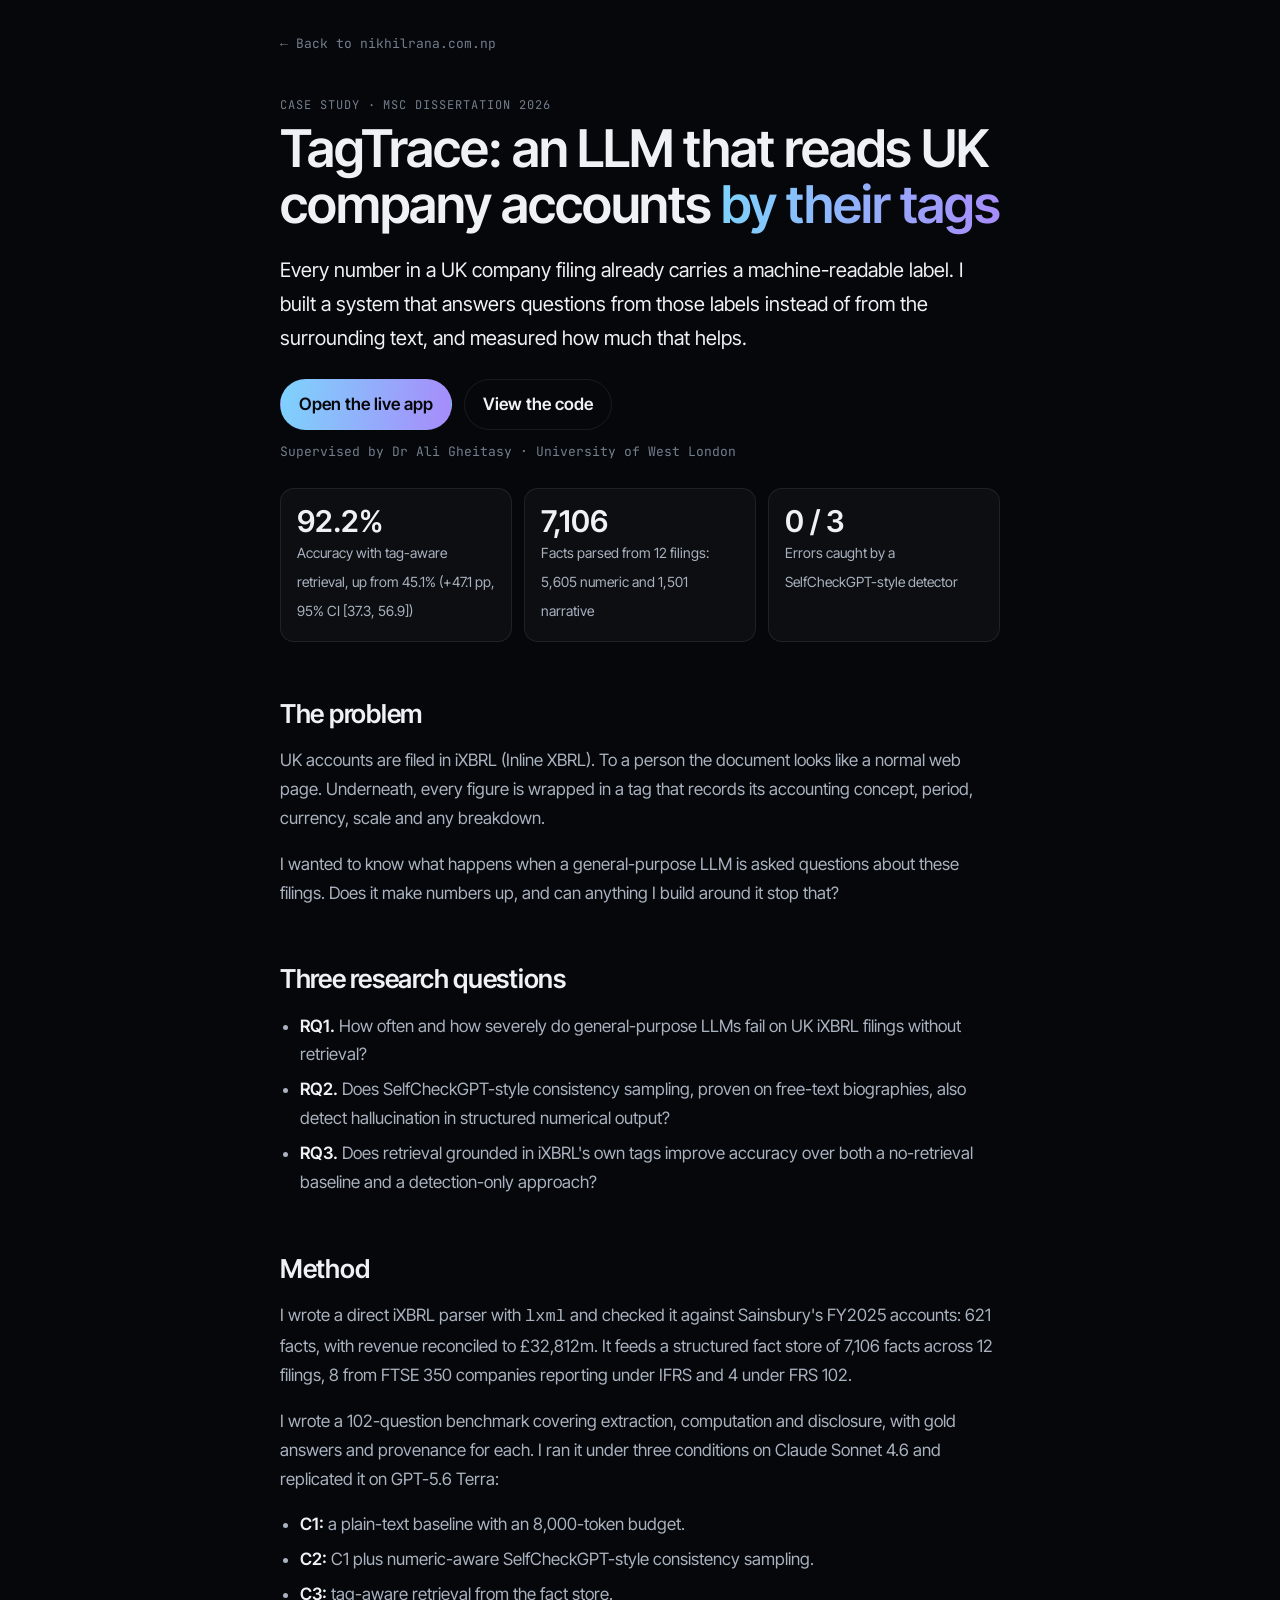
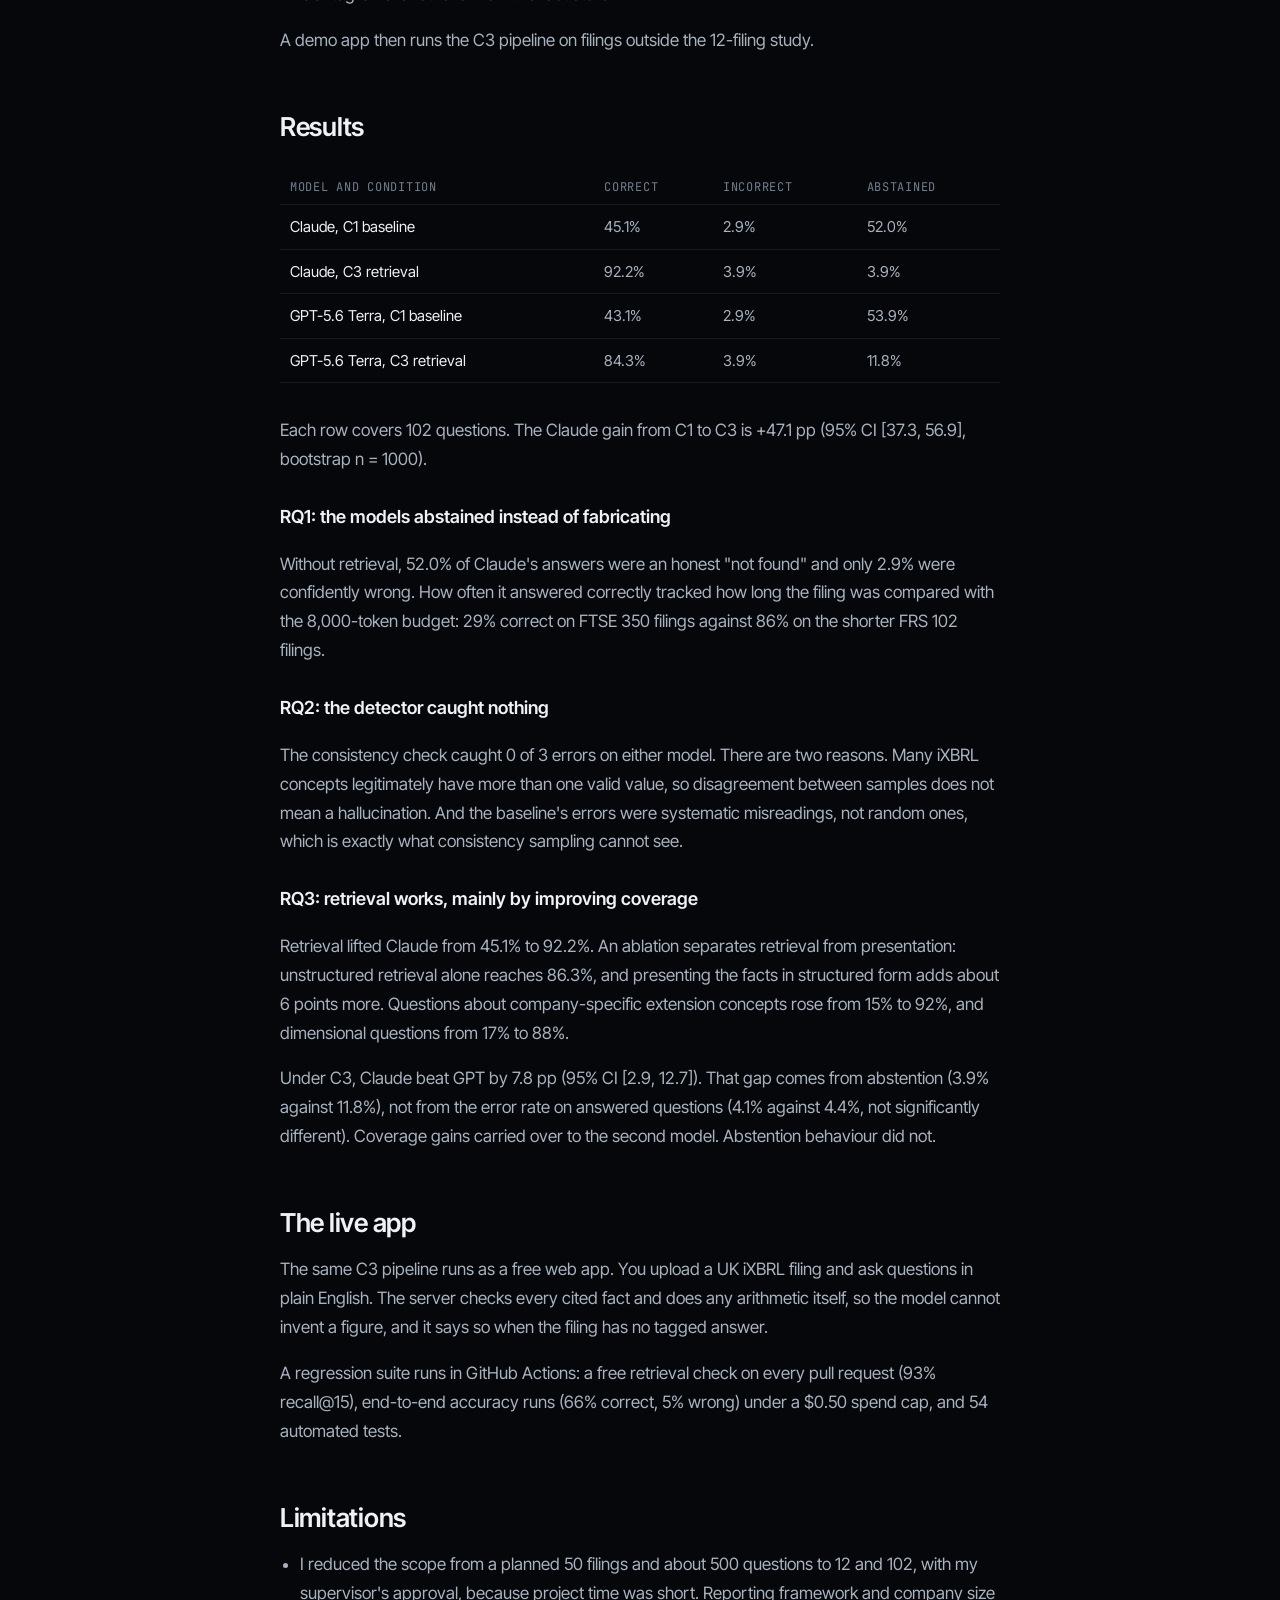
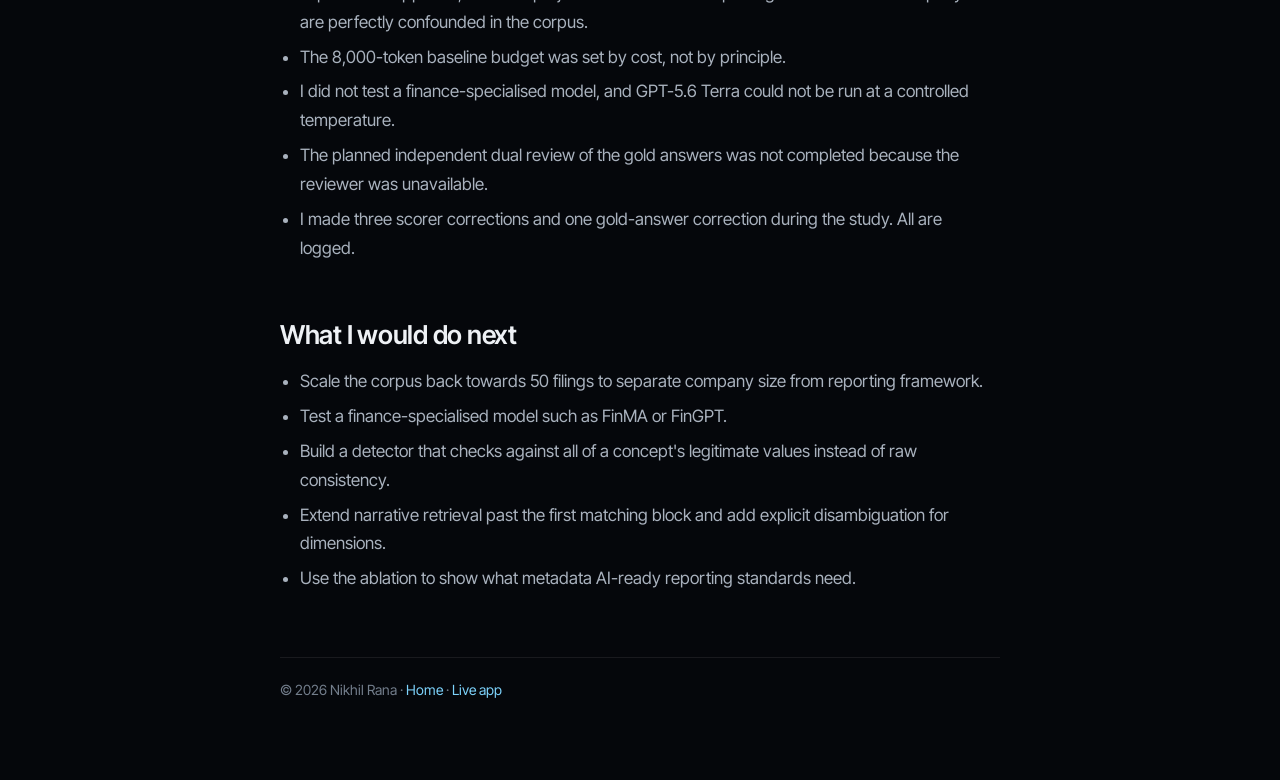
==== tagtrace/index.html @ a93d950e "Add TagTrace case study page, link-preview image and README structure notes Co-Authored-By: Claude S" ====
<!DOCTYPE html>
<html lang="en-GB">
<head>
<meta charset="UTF-8">
<meta name="viewport" content="width=device-width, initial-scale=1">
<title>TagTrace case study | Nikhil Rana</title>
<meta name="description" content="How tag-aware retrieval lifted LLM accuracy on UK company filings from 45.1% to 92.2%: research questions, method, results and limitations of Nikhil Rana's MSc dissertation.">
<meta name="author" content="Nikhil Rana">
<link rel="canonical" href="https://nikhilrana.com.np/tagtrace/">
<meta property="og:type" content="article">
<meta property="og:title" content="TagTrace: reading UK company accounts by their tags">
<meta property="og:description" content="LLM accuracy on UK iXBRL filings rose from 45.1% to 92.2% with tag-aware retrieval. Method, results and limitations.">
<meta property="og:url" content="https://nikhilrana.com.np/tagtrace/">
<meta property="og:image" content="https://nikhilrana.com.np/images/og-tagtrace.png">
<meta name="twitter:card" content="summary_large_image">
<meta name="theme-color" content="#05070b">
<link rel="preload" href="../assets/fonts/inter-tight-latin-600-normal.woff2" as="font" type="font/woff2" crossorigin>
<style>
@font-face{font-family:"Inter Tight";font-weight:400;font-display:swap;src:url(../assets/fonts/inter-tight-latin-400-normal.woff2) format("woff2")}
@font-face{font-family:"Inter Tight";font-weight:500;font-display:swap;src:url(../assets/fonts/inter-tight-latin-500-normal.woff2) format("woff2")}
@font-face{font-family:"Inter Tight";font-weight:600 700;font-display:swap;src:url(../assets/fonts/inter-tight-latin-600-normal.woff2) format("woff2")}
@font-face{font-family:"JetBrains Mono";font-weight:400;font-display:swap;src:url(../assets/fonts/jetbrains-mono-latin-400-normal.woff2) format("woff2")}
:root{
  --bg:#05070b; --panel:rgba(255,255,255,.03); --line:rgba(255,255,255,.08);
  --ink:#eef1f5; --ink-2:#a9b2be; --ink-3:#737e8c; --a1:#7dd3fc; --a2:#a78bfa;
  --grad:linear-gradient(100deg,var(--a1),var(--a2));
  --display:"Inter Tight",Inter,system-ui,-apple-system,"Segoe UI",sans-serif;
  --mono:"JetBrains Mono",ui-monospace,SFMono-Regular,Menlo,monospace;
}
*,*::before,*::after{box-sizing:border-box}
html{-webkit-text-size-adjust:100%}
body{margin:0;background:var(--bg);color:var(--ink);font:17px/1.7 var(--display);-webkit-font-smoothing:antialiased}
a{color:var(--a1);text-decoration:none}
a:hover{text-decoration:underline}
.wrap{max-width:760px;margin:0 auto;padding:28px 20px 80px}
.back{font:400 13px var(--mono);color:var(--ink-3)}
.kicker{font:400 12px var(--mono);letter-spacing:.08em;text-transform:uppercase;color:var(--ink-3);margin:40px 0 8px}
h1{font-size:clamp(32px,6vw,52px);line-height:1.08;margin:0 0 18px;letter-spacing:-.02em}
h1 span{background:var(--grad);-webkit-background-clip:text;background-clip:text;color:transparent}
h2{font-size:26px;line-height:1.2;margin:56px 0 12px;letter-spacing:-.01em}
h3{font-size:18px;margin:28px 0 6px}
p,li{color:var(--ink-2)}
strong{color:var(--ink)}
.lede{font-size:20px;color:var(--ink)}
.cta{display:flex;gap:12px;flex-wrap:wrap;margin:24px 0 8px}
.btn{display:inline-block;padding:10px 18px;border-radius:999px;border:1px solid var(--line);font-weight:600;color:var(--ink)}
.btn.solid{background:var(--grad);color:#05070b;border-color:transparent}
.btn:hover{text-decoration:none;border-color:var(--a1)}
.stats{display:grid;grid-template-columns:repeat(auto-fit,minmax(200px,1fr));gap:12px;margin:28px 0}
.stat{background:var(--panel);border:1px solid var(--line);border-radius:14px;padding:16px}
.stat b{display:block;font-size:30px;line-height:1.1;color:var(--ink)}
.stat span{font-size:14px;color:var(--ink-2)}
table{width:100%;border-collapse:collapse;margin:16px 0;font-size:15px}
th,td{text-align:left;padding:9px 10px;border-bottom:1px solid var(--line)}
th{font:400 12px var(--mono);color:var(--ink-3);text-transform:uppercase;letter-spacing:.06em}
td{color:var(--ink-2)}
td:first-child{color:var(--ink)}
.tablewrap{overflow-x:auto}
ul{padding-left:20px}
li{margin:6px 0}
footer{margin-top:64px;padding-top:20px;border-top:1px solid var(--line);font-size:14px;color:var(--ink-3)}
</style>
</head>
<body>
<main class="wrap">
<a class="back" href="/#research">← Back to nikhilrana.com.np</a>

<div class="kicker">Case study · MSc dissertation 2026</div>
<h1>TagTrace: an LLM that reads UK company accounts <span>by their tags</span></h1>
<p class="lede">Every number in a UK company filing already carries a machine-readable label. I built a system that answers questions from those labels instead of from the surrounding text, and measured how much that helps.</p>
<div class="cta">
  <a class="btn solid" href="https://ixbrl.nikhilrana.com.np/" target="_blank" rel="noopener">Open the live app</a>
  <a class="btn" href="https://github.com/NikhilRana2076/ixbrl-qa-demo" target="_blank" rel="noopener">View the code</a>
</div>
<p class="back">Supervised by Dr Ali Gheitasy · University of West London</p>

<div class="stats">
  <div class="stat"><b>92.2%</b><span>Accuracy with tag-aware retrieval, up from 45.1% (+47.1 pp, 95% CI [37.3, 56.9])</span></div>
  <div class="stat"><b>7,106</b><span>Facts parsed from 12 filings: 5,605 numeric and 1,501 narrative</span></div>
  <div class="stat"><b>0 / 3</b><span>Errors caught by a SelfCheckGPT-style detector</span></div>
</div>

<h2>The problem</h2>
<p>UK accounts are filed in iXBRL (Inline XBRL). To a person the document looks like a normal web page. Underneath, every figure is wrapped in a tag that records its accounting concept, period, currency, scale and any breakdown.</p>
<p>I wanted to know what happens when a general-purpose LLM is asked questions about these filings. Does it make numbers up, and can anything I build around it stop that?</p>

<h2>Three research questions</h2>
<ul>
  <li><strong>RQ1.</strong> How often and how severely do general-purpose LLMs fail on UK iXBRL filings without retrieval?</li>
  <li><strong>RQ2.</strong> Does SelfCheckGPT-style consistency sampling, proven on free-text biographies, also detect hallucination in structured numerical output?</li>
  <li><strong>RQ3.</strong> Does retrieval grounded in iXBRL's own tags improve accuracy over both a no-retrieval baseline and a detection-only approach?</li>
</ul>

<h2>Method</h2>
<p>I wrote a direct iXBRL parser with <code>lxml</code> and checked it against Sainsbury's FY2025 accounts: 621 facts, with revenue reconciled to £32,812m. It feeds a structured fact store of 7,106 facts across 12 filings, 8 from FTSE 350 companies reporting under IFRS and 4 under FRS 102.</p>
<p>I wrote a 102-question benchmark covering extraction, computation and disclosure, with gold answers and provenance for each. I ran it under three conditions on Claude Sonnet 4.6 and replicated it on GPT-5.6 Terra:</p>
<ul>
  <li><strong>C1:</strong> a plain-text baseline with an 8,000-token budget.</li>
  <li><strong>C2:</strong> C1 plus numeric-aware SelfCheckGPT-style consistency sampling.</li>
  <li><strong>C3:</strong> tag-aware retrieval from the fact store.</li>
</ul>
<p>A demo app then runs the C3 pipeline on filings outside the 12-filing study.</p>

<h2>Results</h2>
<div class="tablewrap">
<table>
  <tr><th>Model and condition</th><th>Correct</th><th>Incorrect</th><th>Abstained</th></tr>
  <tr><td>Claude, C1 baseline</td><td>45.1%</td><td>2.9%</td><td>52.0%</td></tr>
  <tr><td>Claude, C3 retrieval</td><td>92.2%</td><td>3.9%</td><td>3.9%</td></tr>
  <tr><td>GPT-5.6 Terra, C1 baseline</td><td>43.1%</td><td>2.9%</td><td>53.9%</td></tr>
  <tr><td>GPT-5.6 Terra, C3 retrieval</td><td>84.3%</td><td>3.9%</td><td>11.8%</td></tr>
</table>
</div>
<p>Each row covers 102 questions. The Claude gain from C1 to C3 is +47.1 pp (95% CI [37.3, 56.9], bootstrap n = 1000).</p>

<h3>RQ1: the models abstained instead of fabricating</h3>
<p>Without retrieval, 52.0% of Claude's answers were an honest "not found" and only 2.9% were confidently wrong. How often it answered correctly tracked how long the filing was compared with the 8,000-token budget: 29% correct on FTSE 350 filings against 86% on the shorter FRS 102 filings.</p>

<h3>RQ2: the detector caught nothing</h3>
<p>The consistency check caught 0 of 3 errors on either model. There are two reasons. Many iXBRL concepts legitimately have more than one valid value, so disagreement between samples does not mean a hallucination. And the baseline's errors were systematic misreadings, not random ones, which is exactly what consistency sampling cannot see.</p>

<h3>RQ3: retrieval works, mainly by improving coverage</h3>
<p>Retrieval lifted Claude from 45.1% to 92.2%. An ablation separates retrieval from presentation: unstructured retrieval alone reaches 86.3%, and presenting the facts in structured form adds about 6 points more. Questions about company-specific extension concepts rose from 15% to 92%, and dimensional questions from 17% to 88%.</p>
<p>Under C3, Claude beat GPT by 7.8 pp (95% CI [2.9, 12.7]). That gap comes from abstention (3.9% against 11.8%), not from the error rate on answered questions (4.1% against 4.4%, not significantly different). Coverage gains carried over to the second model. Abstention behaviour did not.</p>

<h2>The live app</h2>
<p>The same C3 pipeline runs as a free web app. You upload a UK iXBRL filing and ask questions in plain English. The server checks every cited fact and does any arithmetic itself, so the model cannot invent a figure, and it says so when the filing has no tagged answer.</p>
<p>A regression suite runs in GitHub Actions: a free retrieval check on every pull request (93% recall@15), end-to-end accuracy runs (66% correct, 5% wrong) under a $0.50 spend cap, and 54 automated tests.</p>

<h2>Limitations</h2>
<ul>
  <li>I reduced the scope from a planned 50 filings and about 500 questions to 12 and 102, with my supervisor's approval, because project time was short. Reporting framework and company size are perfectly confounded in the corpus.</li>
  <li>The 8,000-token baseline budget was set by cost, not by principle.</li>
  <li>I did not test a finance-specialised model, and GPT-5.6 Terra could not be run at a controlled temperature.</li>
  <li>The planned independent dual review of the gold answers was not completed because the reviewer was unavailable.</li>
  <li>I made three scorer corrections and one gold-answer correction during the study. All are logged.</li>
</ul>

<h2>What I would do next</h2>
<ul>
  <li>Scale the corpus back towards 50 filings to separate company size from reporting framework.</li>
  <li>Test a finance-specialised model such as FinMA or FinGPT.</li>
  <li>Build a detector that checks against all of a concept's legitimate values instead of raw consistency.</li>
  <li>Extend narrative retrieval past the first matching block and add explicit disambiguation for dimensions.</li>
  <li>Use the ablation to show what metadata AI-ready reporting standards need.</li>
</ul>

<footer>© 2026 Nikhil Rana · <a href="/">Home</a> · <a href="https://ixbrl.nikhilrana.com.np/" target="_blank" rel="noopener">Live app</a></footer>
</main>
</body>
</html>
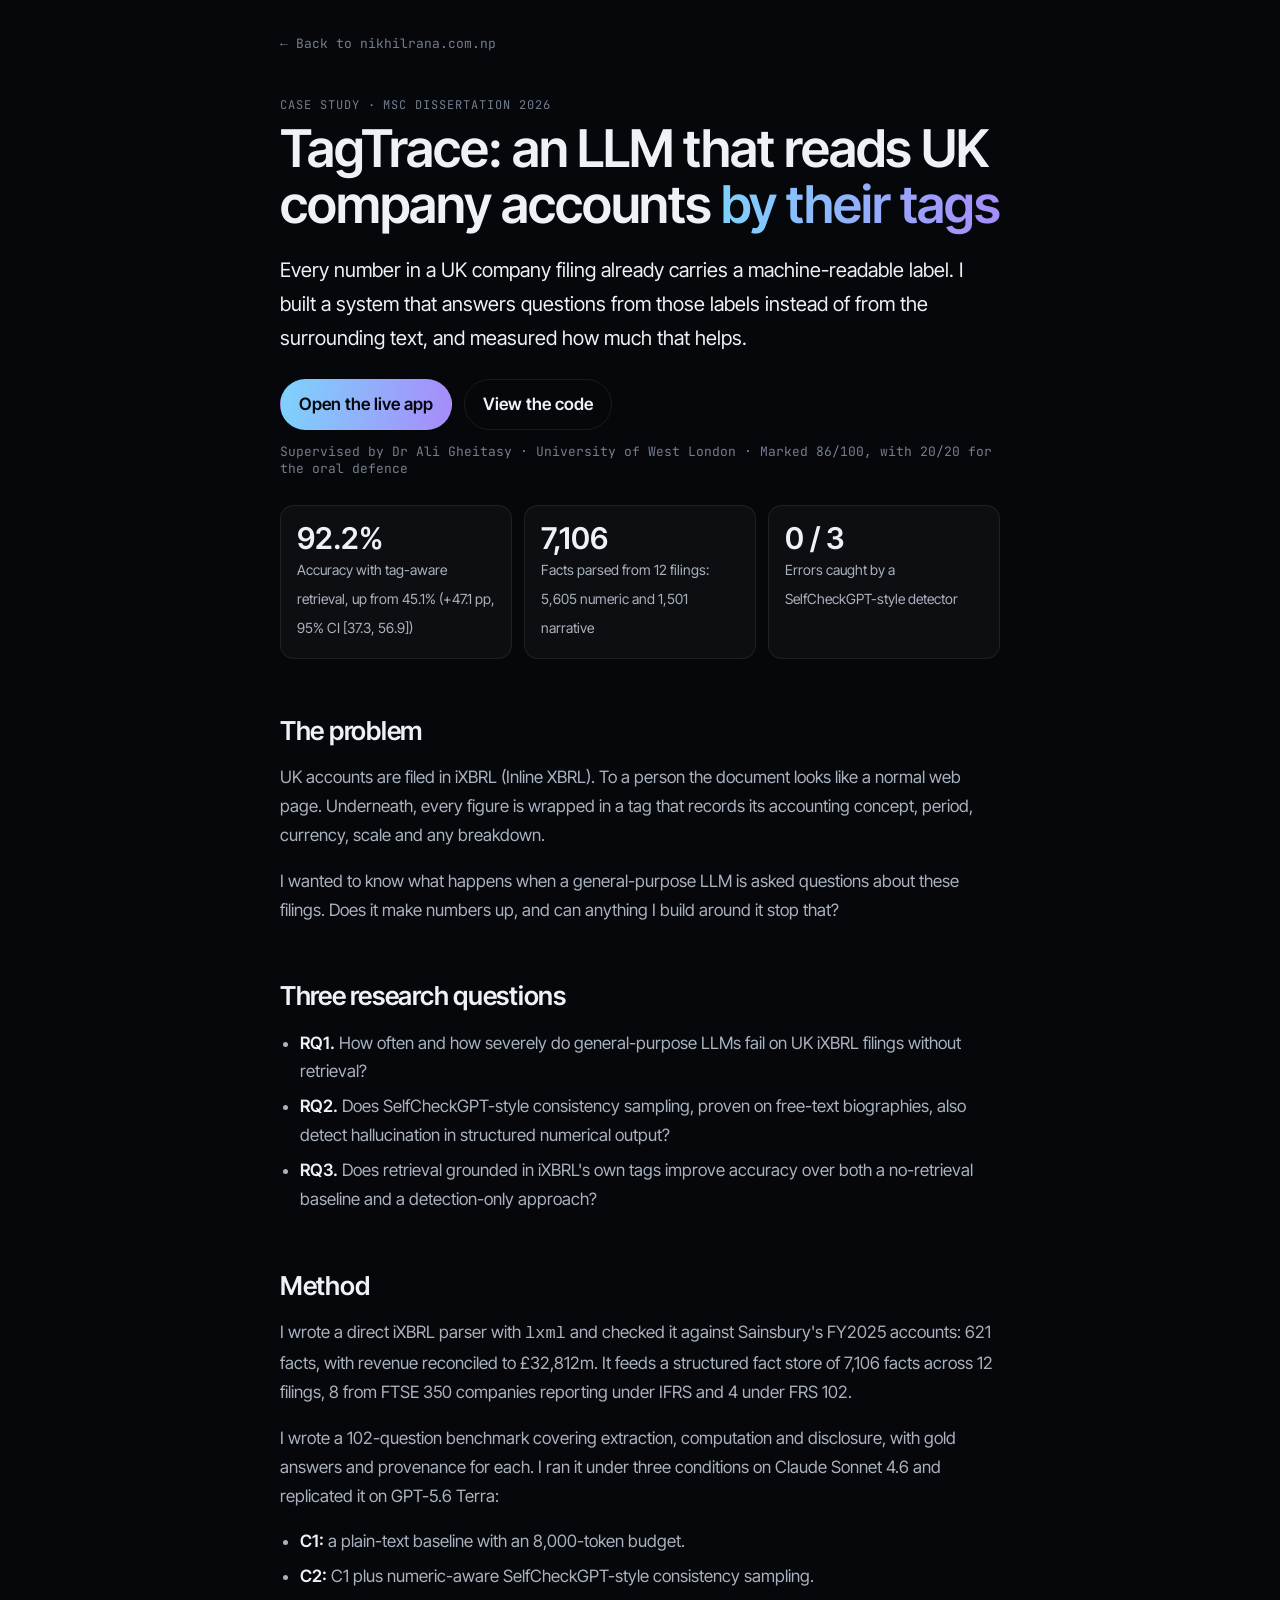
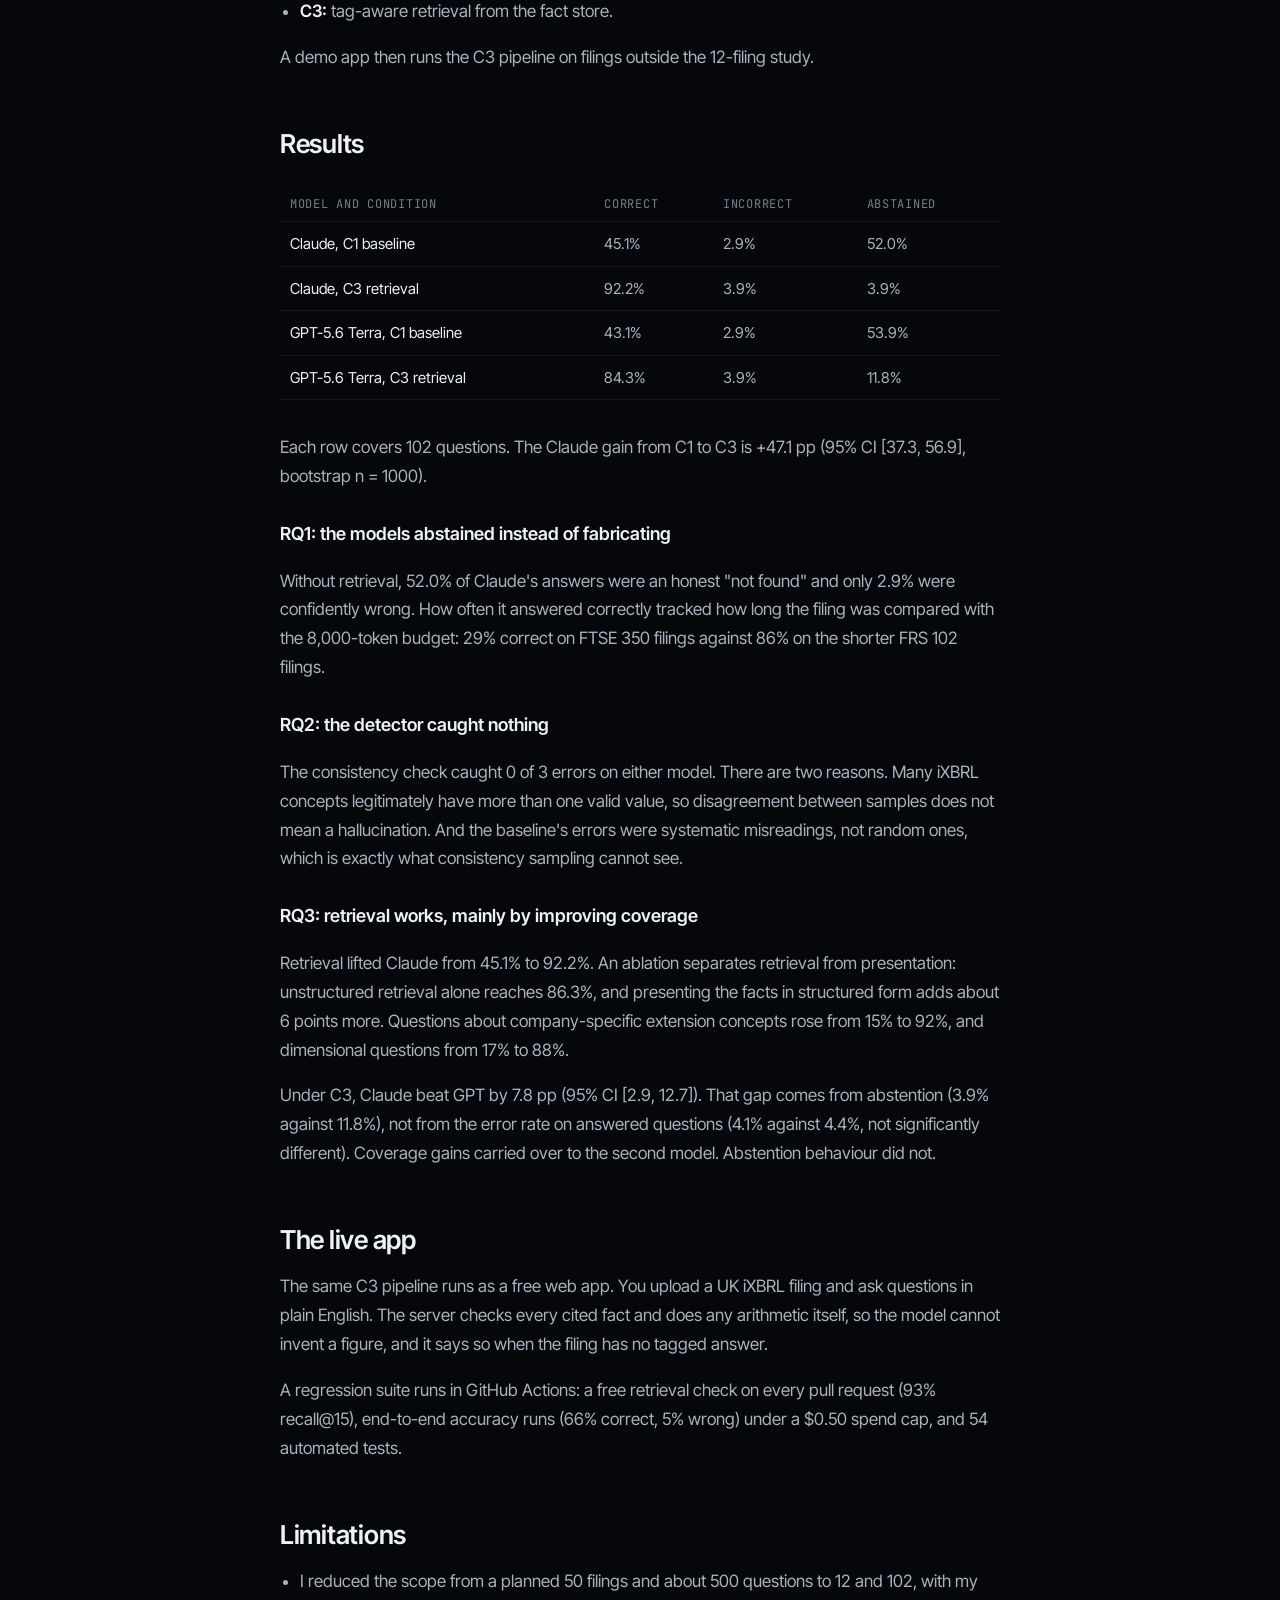
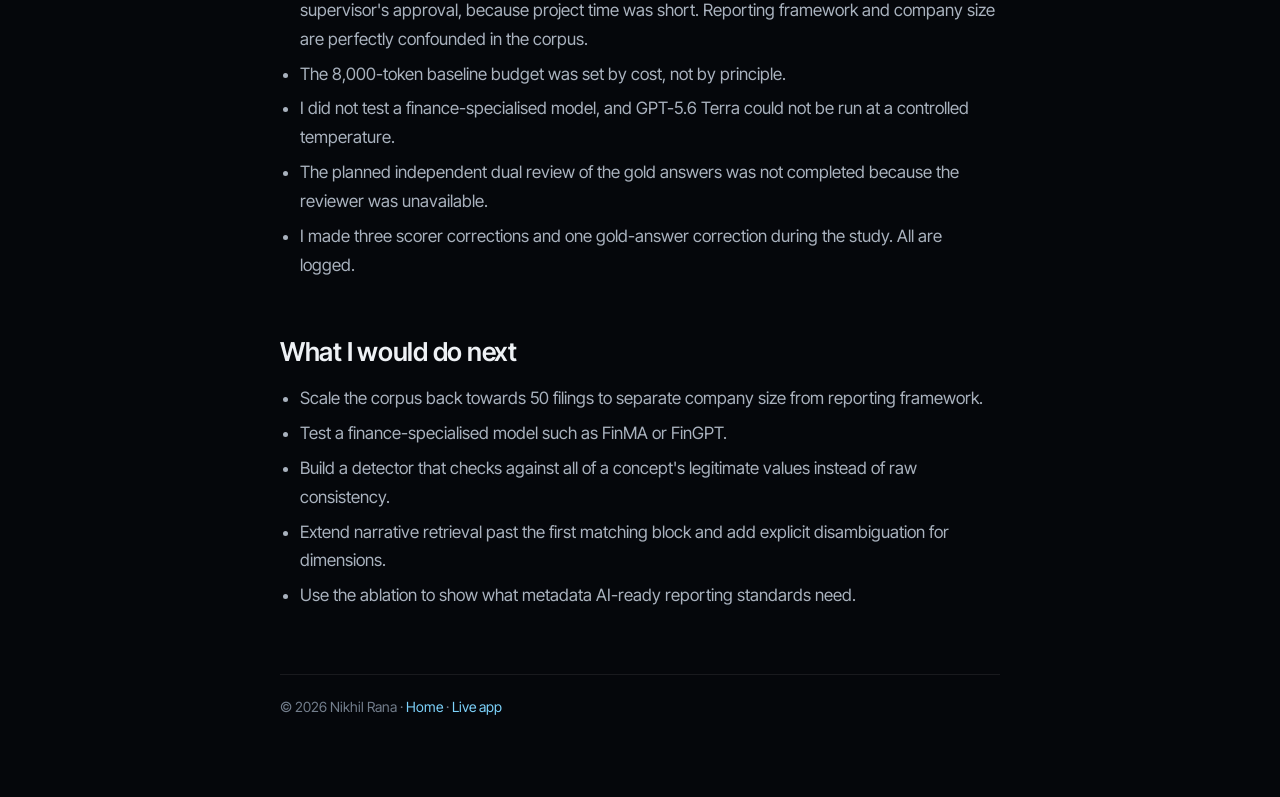
==== commit f29c0814: "Add dissertation mark (86/100) Co-Authored-By: Claude Sonnet 5.5 <noreply@anthropic.com>" ====
--- a/tagtrace/index.html
+++ b/tagtrace/index.html
@@ -72,7 +72,7 @@
   <a class="btn solid" href="https://ixbrl.nikhilrana.com.np/" target="_blank" rel="noopener">Open the live app</a>
   <a class="btn" href="https://github.com/NikhilRana2076/ixbrl-qa-demo" target="_blank" rel="noopener">View the code</a>
 </div>
-<p class="back">Supervised by Dr Ali Gheitasy · University of West London</p>
+<p class="back">Supervised by Dr Ali Gheitasy · University of West London · Marked 86/100, with 20/20 for the oral defence</p>
 
 <div class="stats">
   <div class="stat"><b>92.2%</b><span>Accuracy with tag-aware retrieval, up from 45.1% (+47.1 pp, 95% CI [37.3, 56.9])</span></div>
